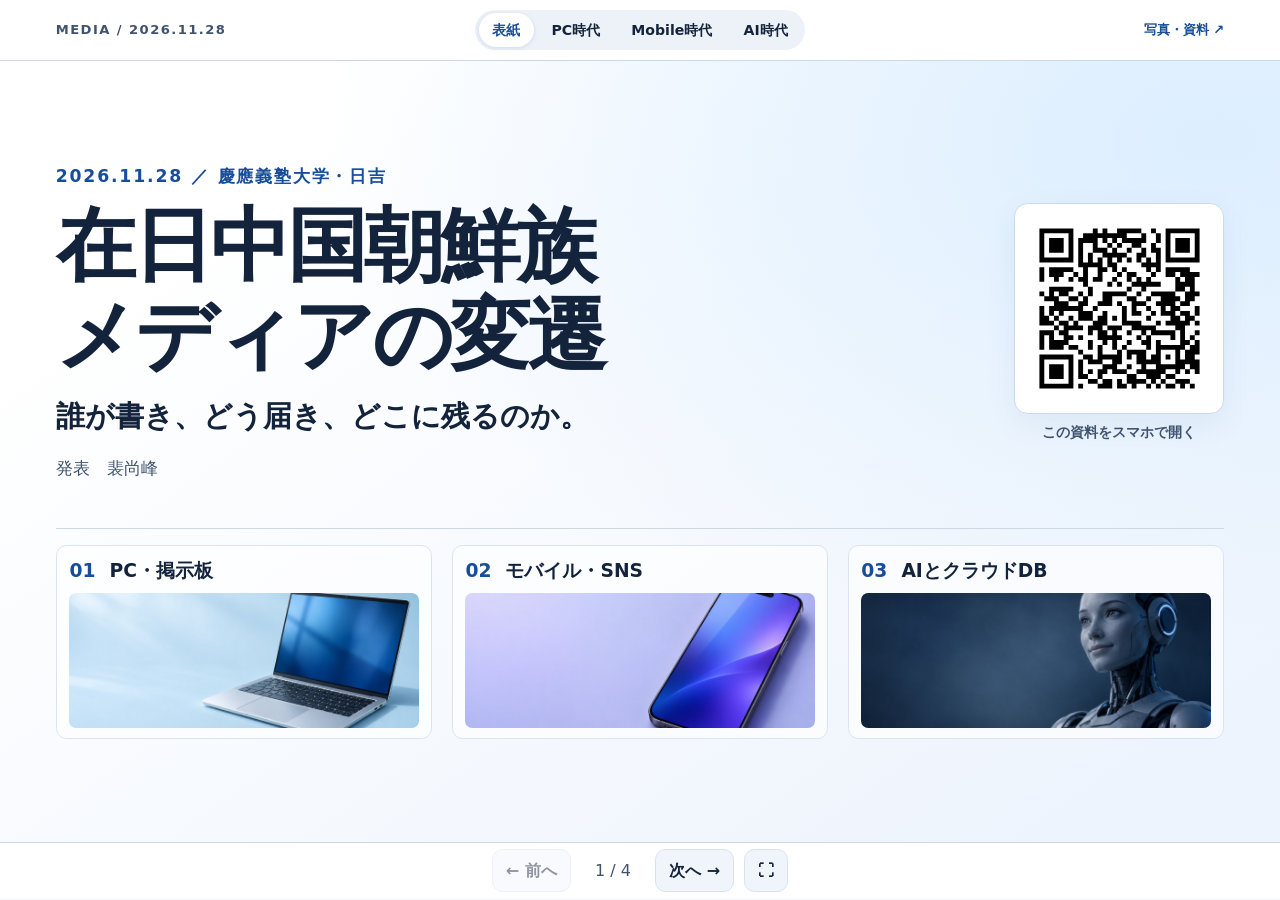
==== index.html @ 415cc2e1 "Update the AI-era storage heading" ====
<!doctype html>
<html lang="ja">
<head>
<meta charset="utf-8">
<meta name="viewport" content="width=device-width, initial-scale=1">
<meta name="theme-color" content="#f2f5fa">
<meta name="description" content="掲示板、モバイル・SNS、AIの三つの時期から、在日中国朝鮮族メディアの変遷を考える。裴尚峰、2026年11月28日。">
<title>在日中国朝鮮族メディアの変遷 | 裴尚峰</title>
<link rel="stylesheet" href="assets/slides.css?v=7">
<script src="assets/slides.js" defer></script>
</head>
<body>
<header class="bar">
  <a class="wordmark" href="#1">MEDIA / 2026.11.28</a>
  <nav id="tabs" aria-label="スライド選択"><a href="#1" aria-label="表紙">表紙</a><a href="#2" aria-label="PCインターネット時代">PC時代</a><a href="#3" aria-label="モバイル・SNS時代">Mobile時代</a><a href="#4" aria-label="AI時代">AI時代</a></nav>
  <a class="sources-link" href="resources.html">写真・資料 ↗</a>
</header>
<main id="deck">
  <section class="slide cover" id="1" aria-labelledby="t1">
    <div class="cover-grid">
      <div>
        <p class="eyebrow">2026.11.28 ／ 慶應義塾大学・日吉</p>
        <h1 id="t1" tabindex="-1">在日中国朝鮮族<br>メディアの変遷</h1>
        <p class="lead">誰が書き、どう届き、どこに残るのか。</p>
        <p class="speaker">発表　裴尚峰</p>
      </div>
      <figure class="qr">
        <a href="https://peishangfeng.github.io/report20261128/"><img src="assets/qr.svg" alt="このWebスライドを開くQRコード" width="215" height="215"></a>
        <figcaption>この資料をスマホで開く</figcaption>
      </figure>
    </div>
    <ol class="timeline" aria-label="発表の流れ">
      <li><span><b>01</b> PC・掲示板</span><img src="assets/bg-laptop.jpg" alt="" width="1536" height="864"></li>
      <li><span><b>02</b> モバイル・SNS</span><img src="assets/bg-smartphone.jpg" alt="" width="1536" height="864"></li>
      <li><span><b>03</b> AIとクラウドDB</span><img src="assets/bg-robot.jpg" alt="" width="1536" height="864"></li>
    </ol>
  </section>
  <section class="slide period pc" id="2" aria-labelledby="t2">
    <p class="eyebrow"><span>01</span> ／ 2000年代初頭から</p>
    <h2 id="t2" tabindex="-1">PCインターネット時代</h2>
    <p class="site">shimto.com <span lang="ko">（쉼터커뮤니티）</span></p>
    <p class="lead">BBS(電子仮名掲示板)にて情報を交流しました。</p>
    <div class="grid">
      <article><p class="axis">誰が</p><h3>利用者が質問し、<br>利用者が答えた</h3></article>
      <article><p class="axis">どう届くか</p><h3>掲示板へ<br>自分で探しに行く</h3></article>
      <article><p class="axis">どこに残るか</p><h3>ホームページサーバーに<br>記録が残る</h3></article>
    </div>
  </section>
  <section class="slide period sns" id="3" aria-labelledby="t3">
    <p class="eyebrow"><span>02</span> ／ 2015年ごろから</p>
    <h2 id="t3" tabindex="-1">モバイル・SNS時代</h2>
    <p class="site">shimto.net <span lang="ko">（쉼터미디어）</span></p>
    <p class="lead">Owned Media(自媒体)で記事を作成し、Wechatで共有しました</p>
    <div class="grid">
      <article><p class="axis">誰が</p><h3>主催者、記者、撮影者が<br>記録を作る</h3></article>
      <article><p class="axis">どう届くか</p><h3>SNS(主に朋友圈)及び、Wechatグループで共有</h3></article>
      <article><p class="axis">どこに残るか</p><h3>記事と写真は自媒体に、<br>動画はYoutubeなどに保存</h3></article>
    </div>
  </section>
  <section class="slide period ai" id="4" aria-labelledby="t4">
    <p class="eyebrow"><span>03</span> ／ 2024年から</p>
    <h2 id="t4" tabindex="-1">AI時代</h2>
    <p class="site">dongne.jp <span lang="ko">（동네）</span></p>
    <p class="lead">記録は全部つながり（イベント、主催団体、個人、企業、報道、メディア）、クラウド上に保管され、AIに提供される</p>
    <div class="grid">
      <article><p class="axis">誰が</p><h3>人とAIが記事作成、<br>AIが情報を全部繋げる</h3></article>
      <article><p class="axis">どう届くか</p><h3>AIの知識供給者になり、<br>AI経由で届く</h3></article>
      <article><p class="axis">どこに残るか</p><h3>クラウドとAIに記録され、<br>人類の共同財産になる</h3></article>
    </div>
    <p class="closing">私たちの言葉で残した記録を、次の世代が見つけられるように。</p>
  </section>
</main>
<footer class="controls" id="controls" hidden>
  <button type="button" id="prev" aria-label="前のスライド">← <span>前へ</span></button>
  <output id="count" aria-live="polite">1 / 4</output>
  <button type="button" id="next" aria-label="次のスライド"><span>次へ</span> →</button>
  <button type="button" id="full" title="全画面 (F)" aria-label="全画面">⛶</button>
</footer>
</body>
</html>
---- assets/slides.css ----
:root{color-scheme:light;--bg:#f2f5fa;--fg:#13233b;--muted:#40536e;--line:#cdd8e5;--accent:#174d9a;--tint:#e5efff;--pad:clamp(1rem,4.35vw,4.75rem);font-family:system-ui,-apple-system,"Hiragino Sans","Yu Gothic",Meiryo,sans-serif}
*{box-sizing:border-box}
body{margin:0;background:var(--bg);color:var(--fg);line-height:1.6}
a{color:inherit;text-underline-offset:.23em}
a:focus-visible,button:focus-visible{outline:3px solid #1658bd;outline-offset:3px}
button{font:inherit;color:inherit;cursor:pointer}
h1,h2,h3,p,figure{margin:0}
h1,h2,h3{line-height:1.18;text-wrap:balance}
h1,h2{letter-spacing:-.038em}
h1:focus,h2:focus{outline:none}
[hidden]{display:none!important}
.bar{min-height:3.8rem;display:grid;grid-template-columns:1fr auto 1fr;align-items:center;gap:.45rem 1rem;padding:.45rem var(--pad);border-bottom:1px solid var(--line);background:#fff}
.wordmark,.sources-link{width:max-content;font-size:.82rem;font-weight:760;text-decoration:none}
.wordmark{color:var(--muted);letter-spacing:.11em}
.sources-link{grid-column:3;justify-self:end;color:var(--accent);padding:.55rem 0}
.bar nav{display:flex;gap:.25rem;padding:.23rem;background:#edf2f9;border-radius:2rem}
.bar nav a{border-radius:2rem;text-decoration:none;padding:.34rem .85rem;font-weight:700;font-size:.88rem}
.bar nav a[aria-current=page]{background:#fff;color:var(--accent);box-shadow:0 1px 4px #26456b24}
.slide{min-height:calc(100svh - 7.45rem);margin:auto;max-width:100rem;padding:clamp(1.25rem,4.25vh,3.3rem) var(--pad);display:flex;flex-direction:column;justify-content:center;scroll-margin-top:1rem}
body:not(.enhanced) .slide{border-bottom:1px solid var(--line)}
.cover{background:radial-gradient(ellipse at 95% 10%,#dceeff 0,transparent 52%),linear-gradient(145deg,#fff 18%,#eef4fd 90%)}
.cover-grid{display:grid;grid-template-columns:minmax(0,1fr) minmax(9rem,18%);gap:clamp(1.25rem,5vw,5rem);align-items:center}
.eyebrow{font-size:clamp(.79rem,1.35vw,1.14rem);font-weight:800;color:var(--accent);letter-spacing:.105em;margin-bottom:.65rem}
.cover h1{font-size:clamp(2.16rem,6.25vw,6.25rem);line-height:1.12}
.lead{font-size:clamp(1.14rem,2.25vw,2.23rem);font-weight:750;margin-top:.95rem;line-height:1.4}
.speaker{margin-top:1.2rem;color:var(--muted);font-size:1.08rem}
.qr{text-align:center;justify-self:end;width:100%;max-width:14.5rem}
.qr a{display:block;background:white;border:1px solid #cdd9e8;border-radius:.85rem;padding:.3rem;box-shadow:0 10px 30px #2e5a8512}
.qr img{display:block;width:100%;height:auto}
.qr figcaption{margin-top:.45rem;font-size:clamp(.78rem,1.1vw,.98rem);color:var(--muted);font-weight:650}
.timeline{list-style:none;display:grid;grid-template-columns:repeat(3,minmax(0,1fr));gap:clamp(.45rem,1.5vw,1.6rem);padding:1rem 0 0;margin:clamp(1.3rem,5vh,3.8rem) 0 0;border-top:1px solid var(--line);font-size:clamp(.7rem,1.48vw,1.17rem);font-weight:730}
.timeline li{background:#ffffffa8;border:1px solid #d9e4ef;border-radius:.65rem;padding:.62rem .8rem}
.timeline b{color:var(--accent);margin-right:.4em;font-variant-numeric:tabular-nums}
.pc{--era-image:url("bg-laptop.jpg");--accent:#174d9a;--tint:#e5efff}
.sns{--era-image:url("bg-smartphone.jpg");--accent:#663b92;--tint:#f0e9fc}
.ai{--era-image:url("bg-robot.jpg");--accent:#12665b;--tint:#dff4ee}
.period{position:relative;isolation:isolate;background:#f5f8fd}
.period::before{content:"";position:absolute;inset:0;z-index:-1;pointer-events:none;background-image:linear-gradient(90deg,#f5f8fd 2%,#f5f8fdfa 29%,#f5f8fdf0 43%,#f5f8fd9e 67%,#f5f8fd56 100%),linear-gradient(0deg,#f5f8fd 0%,#f5f8fd5c 35%,#f5f8fd27 74%,#f5f8fd28 100%),var(--era-image);background-position:center,right center,right center;background-size:cover;background-repeat:no-repeat}
.period h2{font-size:clamp(1.9rem,5.3vw,5.4rem)}
.site{font-weight:740;color:var(--muted);font-size:clamp(.97rem,1.62vw,1.53rem);margin-top:.6rem}
.grid{display:grid;grid-template-columns:repeat(3,minmax(0,1fr));gap:clamp(.62rem,1.7vw,1.65rem);margin-top:clamp(1rem,3.5vh,2.4rem)}
.grid article{background:#fffffff5;border:1px solid #d7e0ec;border-radius:.95rem;padding:clamp(.8rem,1.63vw,1.6rem);min-width:0;box-shadow:0 6px 20px #173a5810}
.axis{background:var(--tint);display:inline-block;color:var(--accent);font-size:clamp(.72rem,1.12vw,1.06rem);font-weight:800;padding:.16rem .58rem;border-radius:2rem}
.grid h3{font-size:clamp(1.11rem,1.93vw,1.97rem);margin:.62rem 0 .45rem;text-wrap:initial}
.grid article p:last-child{font-size:clamp(.9rem,1.35vw,1.22rem);color:var(--muted)}
.slide-foot{color:var(--muted);margin-top:1rem;font-size:clamp(.78rem,1.16vw,1.04rem)}
.slide-foot a{color:var(--accent);font-weight:680}
.closing{font-size:clamp(1rem,1.64vw,1.47rem);margin-top:.5rem;font-weight:790;color:var(--accent)}
.controls{position:sticky;bottom:0;display:flex;align-items:center;justify-content:center;gap:.65rem;background:#fffffff5;border-top:1px solid var(--line);backdrop-filter:blur(12px);padding:.4rem 1rem max(.4rem,env(safe-area-inset-bottom));z-index:1}
.controls button{background:#f0f5fc;border:1px solid #d7e1ef;border-radius:.65rem;padding:.45rem .8rem;min-height:2.7rem;font-weight:690}
.controls button:disabled{opacity:.48;cursor:default}
.controls output{min-width:4rem;text-align:center;font-variant-numeric:tabular-nums;color:var(--muted)}
.resources{max-width:60rem;margin:auto;padding:2rem var(--pad) 3rem}
.resources h1{font-size:clamp(2.05rem,5vw,4rem);text-wrap:initial}
.resources h2{font-size:1.5rem;margin-bottom:.6rem;text-wrap:initial}
.resources p+*,.resources li+li{margin-top:.55rem}
.resources section{margin-top:1.5rem;padding:1.25rem;background:#fff;border:1px solid #d7e0ec;border-radius:.9rem;scroll-margin-top:1rem}
.resources ul{padding-inline-start:1.25rem}
.resources img{width:100%;max-width:37rem;height:auto;border-radius:.55rem;display:block}
.resources figcaption{margin-top:.5rem;color:var(--muted);font-size:.85rem}
.resources a{color:var(--accent)}
@media(max-width:680px){
 .bar{display:grid;grid-template-columns:1fr 1fr;gap:.28rem .6rem}
 .wordmark{font-size:.65rem}
 .sources-link{grid-column:2;grid-row:1}
 .bar nav{grid-column:1/-1;grid-row:2;gap:.15rem}
 .bar nav a{flex:1;text-align:center;padding:.35rem .42rem}
 .slide{min-height:auto;padding-bottom:1.55rem;justify-content:start}
 .cover-grid{grid-template-columns:1fr;gap:.95rem}
 .qr{justify-self:start;max-width:9.2rem}
 .timeline{margin-top:1rem;gap:.35rem}
 .timeline li{padding:.43rem .34rem}
 .timeline b{margin-right:.12em}
 .grid{grid-template-columns:1fr}
 .grid h3 br{display:none}
 .grid article{padding:.75rem .92rem}
 .period::before{background-image:linear-gradient(90deg,#f5f8fdf7 0%,#f5f8fdca 50%,#f5f8fd83 100%),linear-gradient(180deg,#f5f8fd14 0%,#f5f8fd5e 13%,#f5f8fd 44%),var(--era-image);background-size:100% 100%,100% 100%,auto 25rem;background-position:top,right top,right top}
 .resources{padding-top:1.4rem}
}
@media(max-height:650px) and (min-width:681px){.slide{padding-top:1rem;padding-bottom:1rem}.cover h1{font-size:clamp(2rem,5.8vw,4.7rem)}.period h2{font-size:clamp(2rem,4.4vw,4rem)}.lead{margin-top:.55rem}.grid{margin-top:.75rem}.grid article{padding:.7rem .93rem}}
@media print{body{background:#fff;color:#000}.bar,.controls{display:none!important}.slide,.slide[hidden]{display:flex!important;min-height:0;break-after:page}.slide:last-child{break-after:auto}.cover,.period{background:#fff}.period::before{display:none}.grid article{box-shadow:none}.qr a{box-shadow:none}}

/* Cover chapter previews reuse the images from the matching era slides. */
.cover .timeline li{display:grid;align-content:start;gap:.45rem}
.cover .timeline img{display:block;width:100%;height:clamp(6.2rem,15vh,9.7rem);object-fit:cover;object-position:77% 46%;border-radius:.45rem}
@media(max-width:680px){.cover .timeline li{gap:.28rem;grid-template-rows:1fr auto;align-content:stretch}.cover .timeline img{height:clamp(3.65rem,17vw,6.4rem);object-position:right 45%;border-radius:.3rem}}
@media(max-height:650px) and (min-width:681px){.cover .timeline{margin-top:1rem;padding-top:.65rem}.cover .timeline img{height:clamp(3.1rem,12vh,5.25rem)}}
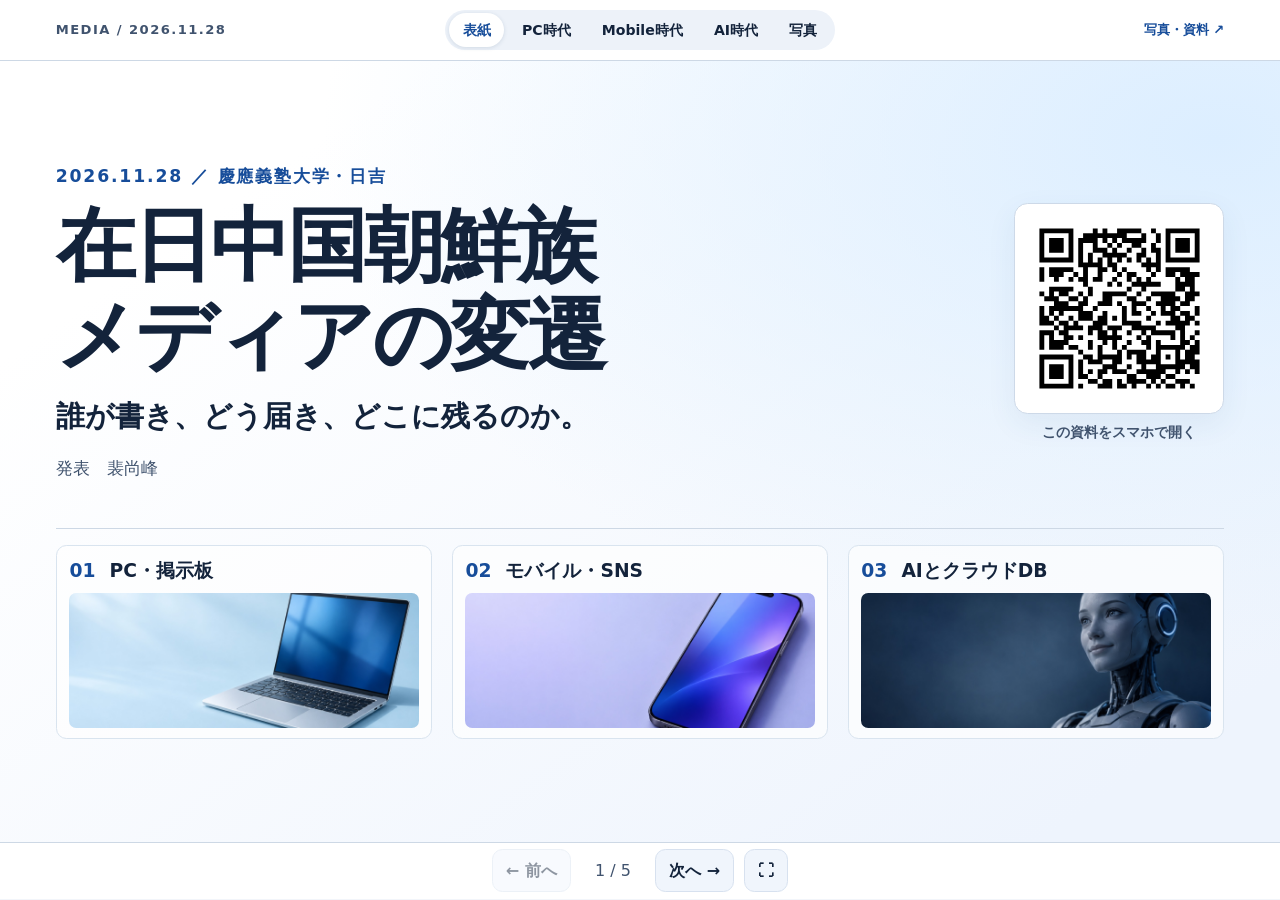
==== commit 2eb7232e: "Add a fifth slide with three publication examples" ====
--- a/index.html
+++ b/index.html
@@ -6,13 +6,13 @@
 <meta name="theme-color" content="#f2f5fa">
 <meta name="description" content="掲示板、モバイル・SNS、AIの三つの時期から、在日中国朝鮮族メディアの変遷を考える。裴尚峰、2026年11月28日。">
 <title>在日中国朝鮮族メディアの変遷 | 裴尚峰</title>
-<link rel="stylesheet" href="assets/slides.css?v=7">
-<script src="assets/slides.js" defer></script>
+<link rel="stylesheet" href="assets/slides.css?v=8">
+<script src="assets/slides.js?v=2" defer></script>
 </head>
 <body>
 <header class="bar">
   <a class="wordmark" href="#1">MEDIA / 2026.11.28</a>
-  <nav id="tabs" aria-label="スライド選択"><a href="#1" aria-label="表紙">表紙</a><a href="#2" aria-label="PCインターネット時代">PC時代</a><a href="#3" aria-label="モバイル・SNS時代">Mobile時代</a><a href="#4" aria-label="AI時代">AI時代</a></nav>
+  <nav id="tabs" aria-label="スライド選択"><a href="#1" aria-label="表紙">表紙</a><a href="#2" aria-label="PCインターネット時代">PC時代</a><a href="#3" aria-label="モバイル・SNS時代">Mobile時代</a><a href="#4" aria-label="AI時代">AI時代</a><a href="#5" aria-label="写真">写真</a></nav>
   <a class="sources-link" href="resources.html">写真・資料 ↗</a>
 </header>
 <main id="deck">
@@ -64,15 +64,23 @@
     <p class="lead">記録は全部つながり（イベント、主催団体、個人、企業、報道、メディア）、クラウド上に保管され、AIに提供される</p>
     <div class="grid">
       <article><p class="axis">誰が</p><h3>人とAIが記事作成、<br>AIが情報を全部繋げる</h3></article>
-      <article><p class="axis">どう届くか</p><h3>AIの知識供給者になり、<br>AI経由で届く</h3></article>
+      <article><p class="axis">どう届くか</p><h3>AIの知識供給者になり、<br>AIが回答時に引用される</h3></article>
       <article><p class="axis">どこに残るか</p><h3>クラウドとAIに記録され、<br>人類の共同財産になる</h3></article>
     </div>
     <p class="closing">私たちの言葉で残した記録を、次の世代が見つけられるように。</p>
   </section>
+  <section class="slide gallery" id="5" aria-labelledby="t5">
+    <h2 id="t5" tabindex="-1">写真</h2>
+    <div class="photo-grid">
+      <figure><a href="assets/report-photo-1.png" target="_blank" rel="noopener"><img src="assets/report-photo-1.png" alt="ChatGPTが在日朝鮮族の週末イベントを案内した回答の前半"></a><figcaption>ChatGPTの回答（1/2）</figcaption></figure>
+      <figure><a href="assets/report-photo-2.png" target="_blank" rel="noopener"><img src="assets/report-photo-2.png" alt="ChatGPTの回答の後半。慶應義塾大学でのシンポジウムと翌週のイベントの案内"></a><figcaption>ChatGPTの回答（2/2）</figcaption></figure>
+      <figure><a href="assets/report-photo-3.png" target="_blank" rel="noopener"><img src="assets/report-photo-3.png" alt="dongne.jpに掲載された在日朝鮮族のイベント一覧"></a><figcaption>dongne.jpのイベント一覧</figcaption></figure>
+    </div>
+  </section>
 </main>
 <footer class="controls" id="controls" hidden>
   <button type="button" id="prev" aria-label="前のスライド">← <span>前へ</span></button>
-  <output id="count" aria-live="polite">1 / 4</output>
+  <output id="count" aria-live="polite">1 / 5</output>
   <button type="button" id="next" aria-label="次のスライド"><span>次へ</span> →</button>
   <button type="button" id="full" title="全画面 (F)" aria-label="全画面">⛶</button>
 </footer>
--- a/assets/slides.css
+++ b/assets/slides.css
@@ -85,3 +85,13 @@
 .cover .timeline img{display:block;width:100%;height:clamp(6.2rem,15vh,9.7rem);object-fit:cover;object-position:77% 46%;border-radius:.45rem}
 @media(max-width:680px){.cover .timeline li{gap:.28rem;grid-template-rows:1fr auto;align-content:stretch}.cover .timeline img{height:clamp(3.65rem,17vw,6.4rem);object-position:right 45%;border-radius:.3rem}}
 @media(max-height:650px) and (min-width:681px){.cover .timeline{margin-top:1rem;padding-top:.65rem}.cover .timeline img{height:clamp(3.1rem,12vh,5.25rem)}}
+
+.gallery{background:linear-gradient(145deg,#fff 15%,#eaf1fb 100%)}
+.gallery h2{font-size:clamp(1.9rem,5.3vw,5.4rem)}
+.photo-grid{display:grid;grid-template-columns:repeat(3,minmax(0,1fr));gap:clamp(.7rem,1.6vw,1.5rem);margin-top:clamp(1rem,4vh,2.75rem)}
+.photo-grid figure{min-width:0;border:1px solid var(--line);border-radius:.85rem;background:#fff;overflow:hidden;box-shadow:0 6px 20px #173a5810}
+.photo-grid img{display:block;width:100%;aspect-ratio:4/3;max-height:58svh;object-fit:contain}
+.photo-grid figcaption{padding:.5rem .75rem;color:var(--muted);font-size:.9rem}
+.photo-placeholder{display:grid;place-items:center;aspect-ratio:4/3;color:var(--muted)}
+@media(max-width:680px){.photo-grid{grid-template-columns:1fr}.bar nav a{white-space:nowrap;padding-inline:clamp(.15rem,1.2vw,.42rem);font-size:clamp(.69rem,2.7vw,.88rem)}}
+@media print{.gallery{background:#fff}.photo-grid{grid-template-columns:repeat(3,minmax(0,1fr))}}
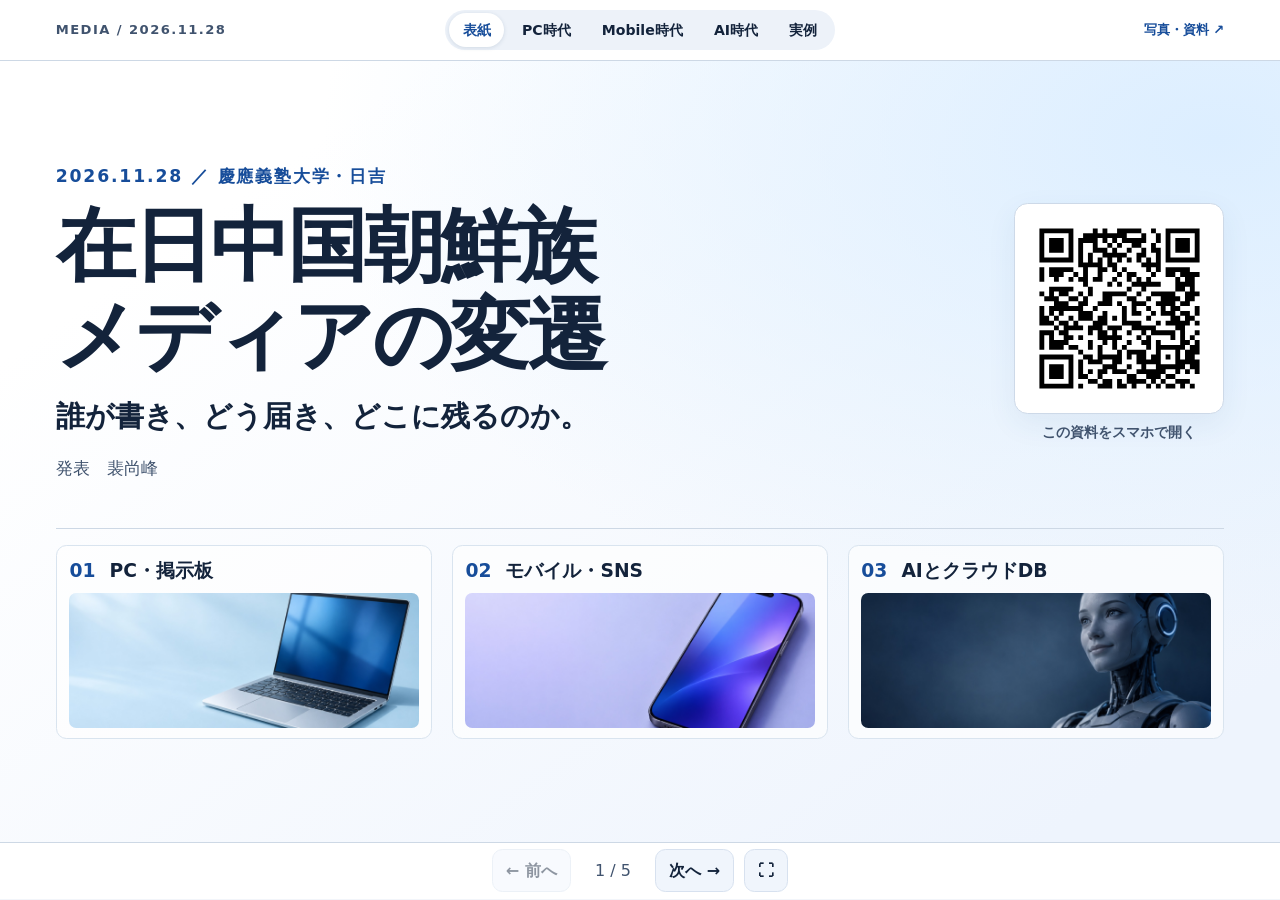
==== commit a615fe42: "Label the fifth slide as a practical example" ====
--- a/index.html
+++ b/index.html
@@ -12,7 +12,7 @@
 <body>
 <header class="bar">
   <a class="wordmark" href="#1">MEDIA / 2026.11.28</a>
-  <nav id="tabs" aria-label="スライド選択"><a href="#1" aria-label="表紙">表紙</a><a href="#2" aria-label="PCインターネット時代">PC時代</a><a href="#3" aria-label="モバイル・SNS時代">Mobile時代</a><a href="#4" aria-label="AI時代">AI時代</a><a href="#5" aria-label="写真">写真</a></nav>
+  <nav id="tabs" aria-label="スライド選択"><a href="#1" aria-label="表紙">表紙</a><a href="#2" aria-label="PCインターネット時代">PC時代</a><a href="#3" aria-label="モバイル・SNS時代">Mobile時代</a><a href="#4" aria-label="AI時代">AI時代</a><a href="#5" aria-label="実例">実例</a></nav>
   <a class="sources-link" href="resources.html">写真・資料 ↗</a>
 </header>
 <main id="deck">
@@ -61,7 +61,7 @@
     <p class="eyebrow"><span>03</span> ／ 2024年から</p>
     <h2 id="t4" tabindex="-1">AI時代</h2>
     <p class="site">dongne.jp <span lang="ko">（동네）</span></p>
-    <p class="lead">記録は全部つながり（イベント、主催団体、個人、企業、報道、メディア）、クラウド上に保管され、AIに提供される</p>
+    <p class="lead">記録は全部つながり（イベント、主催団体、個人、企業、報道、メディア）、クラウド上で管理され、AIに提供する</p>
     <div class="grid">
       <article><p class="axis">誰が</p><h3>人とAIが記事作成、<br>AIが情報を全部繋げる</h3></article>
       <article><p class="axis">どう届くか</p><h3>AIの知識供給者になり、<br>AIが回答時に引用される</h3></article>
@@ -70,7 +70,7 @@
     <p class="closing">私たちの言葉で残した記録を、次の世代が見つけられるように。</p>
   </section>
   <section class="slide gallery" id="5" aria-labelledby="t5">
-    <h2 id="t5" tabindex="-1">写真</h2>
+    <h2 id="t5" tabindex="-1">実例</h2>
     <div class="photo-grid">
       <figure><a href="assets/report-photo-1.png" target="_blank" rel="noopener"><img src="assets/report-photo-1.png" alt="ChatGPTが在日朝鮮族の週末イベントを案内した回答の前半"></a><figcaption>ChatGPTの回答（1/2）</figcaption></figure>
       <figure><a href="assets/report-photo-2.png" target="_blank" rel="noopener"><img src="assets/report-photo-2.png" alt="ChatGPTの回答の後半。慶應義塾大学でのシンポジウムと翌週のイベントの案内"></a><figcaption>ChatGPTの回答（2/2）</figcaption></figure>
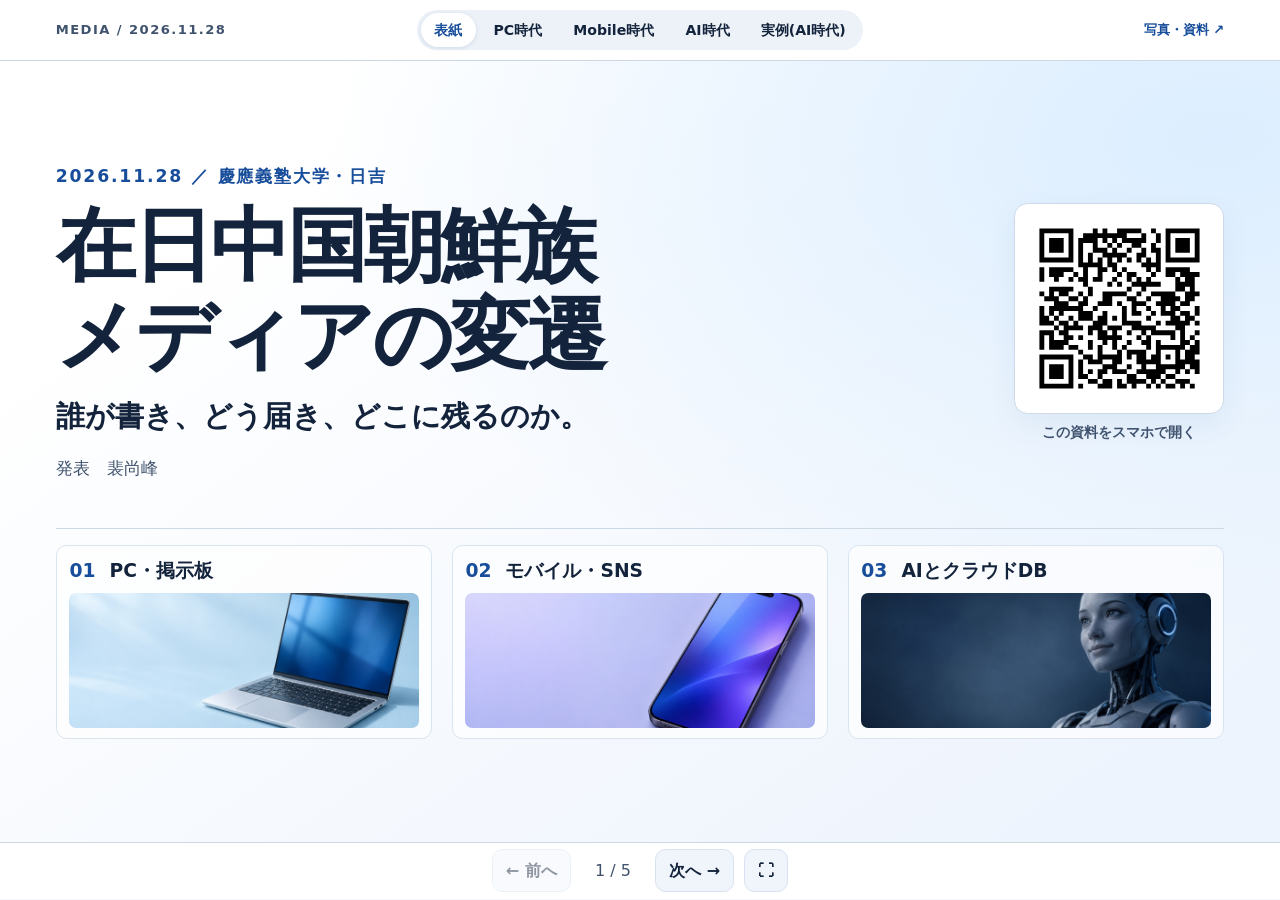
==== commit b469e355: "Label the examples slide as part of the AI era" ====
--- a/index.html
+++ b/index.html
@@ -6,13 +6,13 @@
 <meta name="theme-color" content="#f2f5fa">
 <meta name="description" content="掲示板、モバイル・SNS、AIの三つの時期から、在日中国朝鮮族メディアの変遷を考える。裴尚峰、2026年11月28日。">
 <title>在日中国朝鮮族メディアの変遷 | 裴尚峰</title>
-<link rel="stylesheet" href="assets/slides.css?v=8">
+<link rel="stylesheet" href="assets/slides.css?v=9">
 <script src="assets/slides.js?v=2" defer></script>
 </head>
 <body>
 <header class="bar">
   <a class="wordmark" href="#1">MEDIA / 2026.11.28</a>
-  <nav id="tabs" aria-label="スライド選択"><a href="#1" aria-label="表紙">表紙</a><a href="#2" aria-label="PCインターネット時代">PC時代</a><a href="#3" aria-label="モバイル・SNS時代">Mobile時代</a><a href="#4" aria-label="AI時代">AI時代</a><a href="#5" aria-label="実例">実例</a></nav>
+  <nav id="tabs" aria-label="スライド選択"><a href="#1" aria-label="表紙">表紙</a><a href="#2" aria-label="PCインターネット時代">PC時代</a><a href="#3" aria-label="モバイル・SNS時代">Mobile時代</a><a href="#4" aria-label="AI時代">AI時代</a><a href="#5" aria-label="実例(AI時代)">実例(AI時代)</a></nav>
   <a class="sources-link" href="resources.html">写真・資料 ↗</a>
 </header>
 <main id="deck">
@@ -67,14 +67,14 @@
       <article><p class="axis">どう届くか</p><h3>AIの知識供給者になり、<br>AIが回答時に引用される</h3></article>
       <article><p class="axis">どこに残るか</p><h3>クラウドとAIに記録され、<br>人類の共同財産になる</h3></article>
     </div>
-    <p class="closing">私たちの言葉で残した記録を、次の世代が見つけられるように。</p>
   </section>
   <section class="slide gallery" id="5" aria-labelledby="t5">
-    <h2 id="t5" tabindex="-1">実例</h2>
+    <h2 id="t5" tabindex="-1">実例(AI時代)</h2>
     <div class="photo-grid">
       <figure><a href="assets/report-photo-1.png" target="_blank" rel="noopener"><img src="assets/report-photo-1.png" alt="ChatGPTが在日朝鮮族の週末イベントを案内した回答の前半"></a><figcaption>ChatGPTの回答（1/2）</figcaption></figure>
       <figure><a href="assets/report-photo-2.png" target="_blank" rel="noopener"><img src="assets/report-photo-2.png" alt="ChatGPTの回答の後半。慶應義塾大学でのシンポジウムと翌週のイベントの案内"></a><figcaption>ChatGPTの回答（2/2）</figcaption></figure>
       <figure><a href="assets/report-photo-3.png" target="_blank" rel="noopener"><img src="assets/report-photo-3.png" alt="dongne.jpに掲載された在日朝鮮族のイベント一覧"></a><figcaption>dongne.jpのイベント一覧</figcaption></figure>
+      <figure><a href="assets/report-photo-4.png" target="_blank" rel="noopener"><img src="assets/report-photo-4.png" alt="Dongne NewsBankで日米の朝鮮族ニュースと関連イベントをまとめた画面"></a><figcaption>dongne.jpのNewsBank</figcaption></figure>
     </div>
   </section>
 </main>
--- a/assets/slides.css
+++ b/assets/slides.css
@@ -95,3 +95,7 @@
 .photo-placeholder{display:grid;place-items:center;aspect-ratio:4/3;color:var(--muted)}
 @media(max-width:680px){.photo-grid{grid-template-columns:1fr}.bar nav a{white-space:nowrap;padding-inline:clamp(.15rem,1.2vw,.42rem);font-size:clamp(.69rem,2.7vw,.88rem)}}
 @media print{.gallery{background:#fff}.photo-grid{grid-template-columns:repeat(3,minmax(0,1fr))}}
+
+@media screen and (min-width:1101px){.gallery .photo-grid{grid-template-columns:repeat(4,minmax(0,1fr))}}
+@media screen and (min-width:681px) and (max-width:1100px){.gallery .photo-grid{grid-template-columns:repeat(2,minmax(0,1fr))}}
+@media print{.gallery .photo-grid{grid-template-columns:repeat(4,minmax(0,1fr))}}
